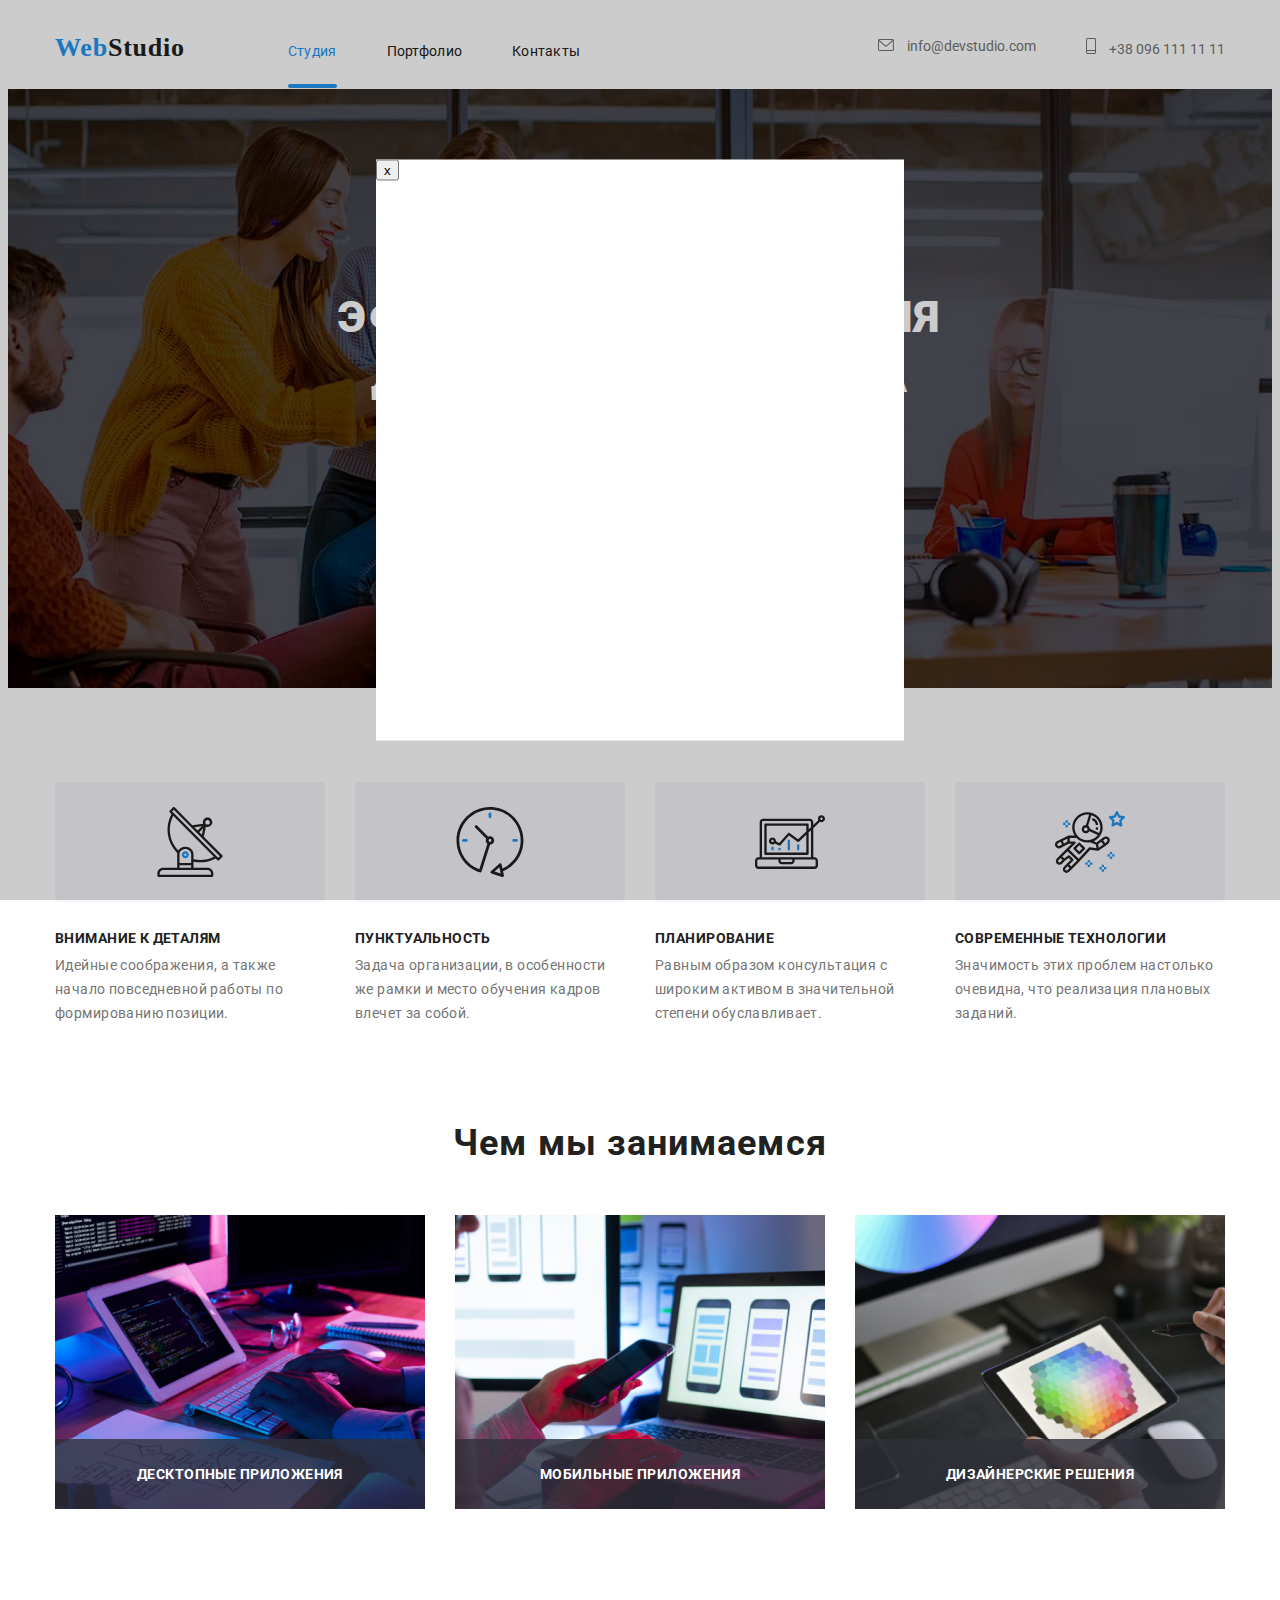
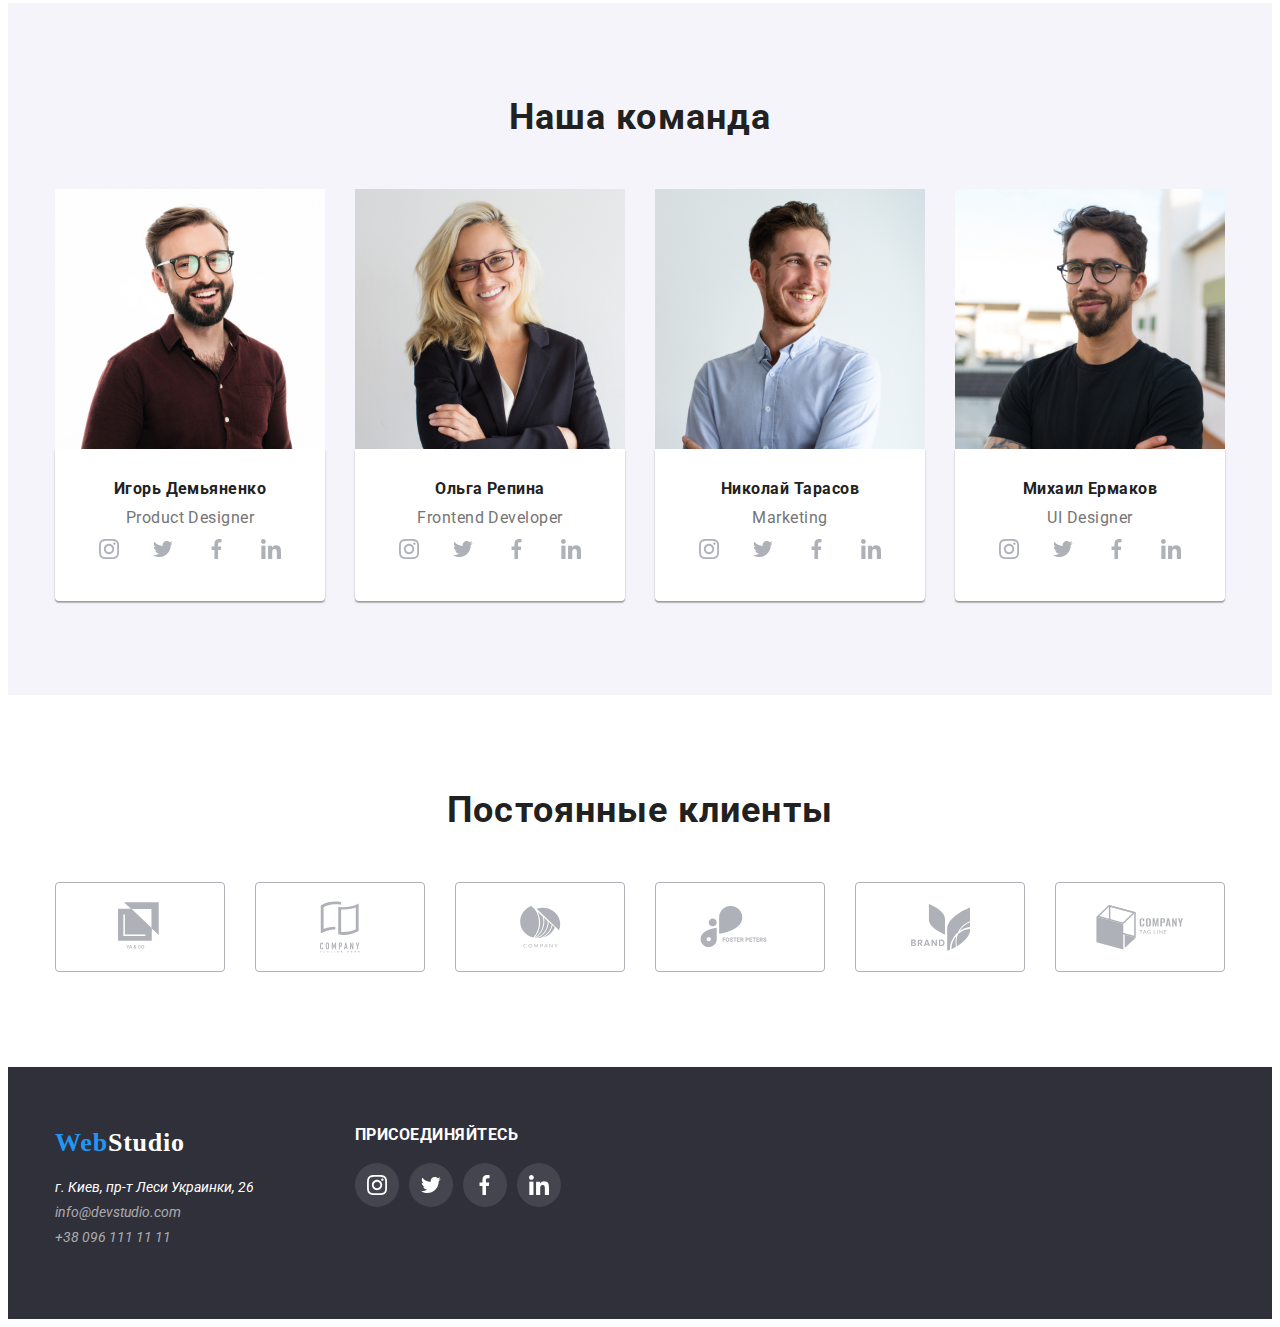
==== index.html @ 0f7fd89b "2/3" ====
<!DOCTYPE html>
<html lang="ru">
  <head>
    <meta charset="UTF-8"/>
    <meta name="viewport" content="width=device-width, initial-scale=1.0"/>
    <title>Web Studio</title>
    <link rel="stylesheet" href="photo"/>
    <link rel="stylesheet" href="https://cdnjs.cloudflare.com/ajax/libs/modern-normalize/1.0.0/modern-normalize.css" integrity="sha512-Zx6MlUMKSVJoQ+83OwhdILe8cSEsCzfqThJd7J/VA2UrK6Ctj85p+xzqfyuNXE5B1k25uUdmJ2OzItbBy9GHAQ==" crossorigin="anonymous" />
    <link rel="stylesheet" href="portfolio.html">
    <link href="https://fonts.googleapis.com/css2?family=Roboto:wght@500&display=swap" rel="stylesheet">
    <link rel="stylesheet" href="css/style.css">
    <script src="./js/modal.js"></script>
  </head>
  <body>
    <header class="header">
      <div class="container header-container">
        <nav class="nav">
          <a href="./" class="logo"><span class="logo-blye">Web</span>Studio</a>
          <ul class="menu">
            <li class="focus-studio nav-text">
              <a href="#" class="link focus-studio text-nav">Студия</a>
            </li>
            <li class="nav-text">
              <a href="portfolio.html" class="link text-nav">Портфолио</a>
            </li>
            <li class="nav-text">
              <a href="#contact" class="link text-nav">Контакты</a>
            </li>
          </ul>
        </nav>
        <ul class="nav-contact">
          <li class="link-contact">
            <a href="mailto:info@devstudio.com" class="link link-svg">
              <svg class="social-item-nav-svg">
                <use href="./photo/sprite/symbol-defs.svg#icon-mail"></use>
              </svg>
            info@devstudio.com</a>
          </li>
          <li class="link-contact">
            <a href="tel:+380961111111" class="link link-svg"> 
              <svg class="social-item-nav-svg phone-svg">
                <use href="./photo/sprite/symbol-defs.svg#icon-phone"></use>
              </svg>
            +38 096 111 11 11</a>
          </li>
        </ul>
      </div>
    </header>
    <main>
      <div class="air"></div>
      <section class="hero">
        <div class="container">
          <div class="hero-box">
            <h1 class="hero-text">Эффективные решения для вашего бизнеса</h1>
            <button type="button" class="btn btn-text">Заказать услугу</button>
          </div>
        </div>
      </section>
      <section class="lesson-details">
        <div class="container">
          <ul class="ability">
            <li class="ability-box">
              <h3 class="ability-headlines">Внимание к деталям</h3>
              <p class="ability-text">
                Идейные соображения, а также начало повседневной работы по
                формированию позиции.
              </p>
            </li>
            <li class="ability-box">
              <h3 class="ability-headlines">Пунктуальность</h3>
              <p class="ability-text">
                Задача организации, в особенности же рамки и место обучения кадров
                влечет за собой.
              </p>
            </li>
            <li class="ability-box">
              <h3 class="ability-headlines">Планирование</h3>
              <p class="ability-text">
                Равным образом консультация с широким активом в значительной
                степени обуславливает.
              </p>
            </li>
            <li class="ability-box">
              <h3 class="ability-headlines">Современные технологии</h3>
              <p class="ability-text">
                Значимость этих проблем настолько очевидна, что реализация
                плановых заданий.
              </p>
            </li>
          </ul>
          <div class="our-occupation">
            <h2 class="classes">Чем мы занимаемся</h2>
            <ul class="gallery">
              <li class="photo-occupation">
                <img src="photo/img.jpg" alt="Програмирование" width="370" height="294"/>
                <div class="gallery-box-absolute">
                  <h3 class="gallery-text-photo">Десктопные приложения</h3>
                </div>
              </li>
              <li class="photo-occupation">
                <img src="photo/img-2.jpg" alt="Стилизация" width="370" height="294"/>
                <div class="gallery-box-absolute">
                  <h3 class="gallery-text-photo">Мобильные приложения</h3>
                </div>
              </li>
              <li class="photo-occupation">
                <img src="photo/img-3.jpg" alt="Дизайн" width="370" height="294"/>
                <div class="gallery-box-absolute">
                  <h3 class="gallery-text-photo">Дизайнерские решения</h3>
                </div>
              </li>
            </ul>
          </div>
        </div>
      </section>
      <section class="team">
        <div class="container">
          <h2 class="classes">Наша команда</h2>
          <ul class="team-photo">
            <li class="team-photo-item">
              <img src="photo/team/img-1.jpg" alt="Игорь Демьяненко" width="270" height="260"/>
              <div class="name-profession">
                <h3 class="name">Игорь Демьяненко</h3>
                <p class="profession">Product Designer</p>
                <ul class="social">
                  <li class="social-list"><a target="blank" class="social-link-svg" href="https://www.instagram.com">
                    <svg class="social-item-svg">
                      <use href="./photo/sprite/symbol-defs.svg#icon-instagram"></use>
                    </svg>  
                  </a></li>
                  <li class="social-list"><a target="blank" class="social-link-svg" href="https://twitter.com/home?lang=ru">
                    <svg class="social-item-svg">
                      <use href="./photo/sprite/symbol-defs.svg#icon-twitter"></use>
                    </svg>
                  </a></li>
                  <li class="social-list"><a target="blank" class="social-link-svg" href="https://twitter.com/home?lang=ru">
                    <svg class="social-item-svg">
                      <use href="./photo/sprite/symbol-defs.svg#icon-facebook"></use>
                    </svg>
                  </a></li>
                  <li class="social-list"><a target="blank" class="social-link-svg" href="https://www.linkedin.com">
                    <svg class="social-item-svg">
                      <use href="./photo/sprite/symbol-defs.svg#icon-linkedin"></use>
                    </svg>
                  </a></li>
                </ul> 
              </div>
            </li>
            <li class="team-photo-item">
              <img src="photo/team/img-2.jpg" alt="Ольга Репина" width="270" height="260"/>
              <div class="name-profession">
                <h3 class="name">Ольга Репина</h3>
                <p class="profession">Frontend Developer</p>
                <ul class="social">
                  <li class="social-list"><a target="blank" class="social-link-svg" href="https://www.instagram.com">
                    <svg class="social-item-svg">
                      <use href="./photo/sprite/symbol-defs.svg#icon-instagram"></use>
                    </svg>  
                  </a></li>
                  <li class="social-list"><a target="blank" class="social-link-svg" href="https://twitter.com/home?lang=ru">
                    <svg class="social-item-svg">
                      <use href="./photo/sprite/symbol-defs.svg#icon-twitter"></use>
                    </svg>
                  </a></li>
                  <li class="social-list"><a target="blank" class="social-link-svg" href="https://twitter.com/home?lang=ru">
                    <svg class="social-item-svg">
                      <use href="./photo/sprite/symbol-defs.svg#icon-facebook"></use>
                    </svg>
                  </a></li>
                  <li class="social-list"><a target="blank" class="social-link-svg" href="https://www.linkedin.com">
                    <svg class="social-item-svg">
                      <use href="./photo/sprite/symbol-defs.svg#icon-linkedin"></use>
                    </svg>
                  </a></li>
                </ul> 
              </div>
            </li>
            <li class="team-photo-item">
              <img src="photo/team/img-3.jpg" alt="Николай Тарасов" width="270" height="260"/>
              <div class="name-profession">
                <h3 class="name">Николай Тарасов</h3>
                <p class="profession">Marketing</p>
                <ul class="social">
                  <li class="social-list"><a target="blank" class="social-link-svg" href="https://www.instagram.com">
                    <svg class="social-item-svg">
                      <use href="./photo/sprite/symbol-defs.svg#icon-instagram"></use>
                    </svg>  
                  </a></li>
                  <li class="social-list"><a target="blank" class="social-link-svg" href="https://twitter.com/home?lang=ru">
                    <svg class="social-item-svg">
                      <use href="./photo/sprite/symbol-defs.svg#icon-twitter"></use>
                    </svg>
                  </a></li>
                  <li class="social-list"><a target="blank" class="social-link-svg" href="https://twitter.com/home?lang=ru">
                    <svg class="social-item-svg">
                      <use href="./photo/sprite/symbol-defs.svg#icon-facebook"></use>
                    </svg>
                  </a></li>
                  <li class="social-list"><a target="blank" class="social-link-svg" href="https://www.linkedin.com">
                    <svg class="social-item-svg">
                      <use href="./photo/sprite/symbol-defs.svg#icon-linkedin"></use>
                    </svg>
                  </a></li>
                </ul> 
              </div>
            </li>
            <li class="team-photo-item">
              <img src="photo/team/img-4.jpg" alt="Михаил Ермаков" width="270" height="260"/>
              <div class="name-profession">
                <h3 class="name">Михаил Ермаков</h3>
                <p class="profession">UI Designer</p>
                <ul class="social">
                  <li class="social-list"><a target="blank" class="social-link-svg" href="https://www.instagram.com">
                    <svg class="social-item-svg">
                      <use href="./photo/sprite/symbol-defs.svg#icon-instagram"></use>
                    </svg>  
                  </a></li>
                  <li class="social-list"><a target="blank" class="social-link-svg" href="https://twitter.com/home?lang=ru">
                    <svg class="social-item-svg">
                      <use href="./photo/sprite/symbol-defs.svg#icon-twitter"></use>
                    </svg>
                  </a></li>
                  <li class="social-list"><a target="blank" class="social-link-svg" href="https://twitter.com/home?lang=ru">
                    <svg class="social-item-svg">
                      <use href="./photo/sprite/symbol-defs.svg#icon-facebook"></use>
                    </svg>
                  </a></li>
                  <li class="social-list"><a target="blank" class="social-link-svg" href="https://www.linkedin.com">
                    <svg class="social-item-svg">
                      <use href="./photo/sprite/symbol-defs.svg#icon-linkedin"></use>
                    </svg>
                  </a></li>
                </ul> 
              </div>
            </li>
          </ul>
        </div>
      </section>
      <section class="clients-box">
        <div class="container">
          <h2 class="classes">Постоянные клиенты</h2>
          <ul class="clients-list">
            <li class="item-client"><a class="link-clients-svg" href="#">
              <svg width="45" height="50" class="clients-svg">
                <use href="./photo/sprite/symbol-defs.svg#icon-clients-1"></use>
              </svg>
            </a></li>
            <li class="item-client"><a class="link-clients-svg" href="#">
              <svg width="40" height="52" class="clients-svg">
                <use href="./photo/sprite/symbol-defs.svg#icon-clients-2"></use>
              </svg>
            </a></li>
            <li class="item-client"><a class="link-clients-svg" href="#">
              <svg width="41" height="42" class="clients-svg">
                <use href="./photo/sprite/symbol-defs.svg#icon-clients-3"></use>
              </svg>
            </a></li>
            <li class="item-client"><a class="link-clients-svg" href="#">
              <svg width="80" height="42" class="clients-svg">
                <use href="./photo/sprite/symbol-defs.svg#icon-clients-4"></use>
              </svg>
            </a></li>
            <li class="item-client"><a class="link-clients-svg" href="#">
              <svg width="59" height="47" class="clients-svg">
                <use href="./photo/sprite/symbol-defs.svg#icon-clients-5"></use>
              </svg>
            </a></li>
            <li class="item-client"><a class="link-clients-svg" href="#">
              <svg width="88" height="45" class="clients-svg">
                <use href="./photo/sprite/symbol-defs.svg#icon-clients-6"></use>
              </svg>
            </a></li>
          </ul>
        </div>
      </section>
    </main>
    <footer class="footer">
      <div class="container-footer">
        <div>
        <a href="./" class="logo"><span class="logo-blye">Web</span>Studio</a>
        <address class="address">
          <ul>
            <li>
              <a href="https://goo.gl/maps/VjD2412M1aLJkWsU9" class="map link">г. Киев, пр-т Леси Украинки, 26</a>
            </li>
            <li>
              <a href="mailto:info@devstudio.com" class="link contact">info@devstudio.com</a>
            </li>
            <li>
              <a href="tel:+380961111111" id="contact" class="link contact">+38 096 111 11 11</a>
            </li>
          </ul>
        </address>
      </div>
        <div class="box-footer">
          <h3 class="footer-clases">присоединяйтесь</h3>
          <ul class="social-footer">
            <li class="social-list-footer">
              <a target="blank" class="social-link-footer-svg" href="https://www.instagram.com">
              <svg class="social-item-footer-svg">
                <use  href="./photo/sprite/symbol-defs.svg#icon-instagram"></use>
              </svg>  
            </a></li>
            <li class="social-list-footer">
              <a target="blank" class="social-link-footer-svg" href="https://twitter.com/home?lang=ru">
              <svg class="social-item-footer-svg">
                <use href="./photo/sprite/symbol-defs.svg#icon-twitter"></use>
              </svg>
            </a></li>
            <li class="social-list-footer">
              <a target="blank" class="social-link-footer-svg" href="https://twitter.com/home?lang=ru">
              <svg class="social-item-footer-svg">
                <use href="./photo/sprite/symbol-defs.svg#icon-facebook"></use>
              </svg>
            </a></li>
            <li class="social-list-footer">
              <a target="blank" class="social-link-footer-svg" href="https://www.linkedin.com">
              <svg class="social-item-footer-svg">
                <use href="./photo/sprite/symbol-defs.svg#icon-linkedin"></use>
              </svg>
            </a></li>
          </ul> 
        </div>
      </div>
    </footer>
    <div class="bacdrop">
        <div class="bacdrop-box">
          <button class="closed" data-modal-close>х</button>
        </div>
    </div>
    <script></script>
  </body>
</html>
---- css/style.css ----
:root{
    --main-color-text-gray:#757575;
    --accent-color-blue: #2196F3; 
    --background-color-white: #FFFFFF;
    --secondary-color-black: #212121;
    --bg-color-sektion: #2F303A;
    --bg-btn-color-white-gray: #F5F4FA;
}

*,
*::before,
*::after {
    box-sizing: inherit;
}  

html{
    box-sizing: border-box;
}

body{
    font-family: 'roboto', 'sans-serif';
    font-size: 14px;
    color: var(--main-color-text-gray);
}

img{
    display: block;
    max-height: 100%;
    height: auto;
}

li{
    list-style: none;
}

h1, h2, h3, ul, p{
    margin: 0px;
    padding: 0px;
}

.container{
    width: 1200px;
    padding-left: 15px;
    padding-right: 15px;
    margin-right: auto;
    margin-left: auto;
}

.container-footer{
    display: flex;
    width: 1200px;
    padding-left: 15px;
    padding-right: 15px;
    margin-right: auto;
    margin-left: auto;
}





           /* header */

.header{
    position: fixed;
    left: 0;
    right: 0;
    background-color: var(--background-color-white);
    padding-top: 24px;
    padding-bottom: 25px;
    align-items: center;
    display: flex;
    z-index: 55;
}
           
.header .container{
    display: flex;
}

.header-container {
    display: flex;
    align-items: center;
    justify-content: flex-end;
}

.nav{
    margin-right: auto;
}

.menu{
    display: inline-flex;
    
}

.nav-contact{
    display: inline-flex;
   
}

.nav-text{
    color: var(--secondary-color-black);
    line-height: 1.142;
    letter-spacing: 0.02em;
    text-decoration: none;
    margin-right: 50px;
    position: relative;
}    

.nav-text:last-child {
    margin-right: 0px;
}

.link-contact{
    margin-right: 50px;
}

.link-contact:last-child{
    margin-right: 0px;
}

.logo{
    font-family: 'raleway', 'sans-serif';
    color: var(--secondary-color-black);
    text-decoration: none;
    font-weight: bold;
    font-size: 26px;
    line-height: 1.23;
    letter-spacing: 0.03em;
    margin-right: 100px;
}



.text-nav::after {
    content: "";
    position: absolute; 
    margin-top: 25px;
    border-radius: 2px;
    border: 2px solid var(--accent-color-blue);
    display: block;
    left: 0;
    right: 0;
    background-color: var(--accent-color-blue);
    pointer-events: none;
    opacity: 0;
}

.text-nav:hover::after,
.text-nav:focus::after{
    opacity: 1;
}

.focus-studio::after{
    opacity: 1;
}

.logo-blye{
    color: var(--accent-color-blue);
}

.focus-studio.nav-text{
    color: var(--accent-color-blue);
    
}




            /* hero */

.air{
    height: 80px;
} 

.hero{
    background-size: cover;
    background-repeat: no-repeat;
    background-color: var(--bg-color-sektion);
    width: auto;
    padding: 200px 0;
    background-image:linear-gradient(to right, rgba(0, 0, 0, 0.4),rgba(0, 0, 0, 0.4)), url(../photo/bg/Img-bg.jpg);
    background-position: center;
}


.hero-box{
    margin-left: auto;
    margin-right: auto;
    width: 630px;
    height: 200px;
    text-align: center;
}


.hero-text{
    color: var(--background-color-white);
    font-weight: 900;
    font-size: 44px;
    line-height: 1.36;
    letter-spacing: 0.06em;
    text-transform: uppercase;
    
}

.ability-headlines{
    color: var(--secondary-color-black);
    text-transform: uppercase;
    font-size: 14px;
    line-height: 0.875;
    letter-spacing: 0.03em; 
    margin-top: 30px; 
}

.ability-text{
    font-size: 14px;
    line-height: 1.714; 
    letter-spacing: 0.03em;
    width: 270px;
    height: 75px;
    margin-top: 10px;
}




            /* button */

.btn{
    background-color: var(--accent-color-blue);
    color: var(--background-color-white);
    width: 200px;
    height: 50px;  
    border: 0px;
    cursor: pointer;
}

.btn-text{
    font-size: 16px; 
    line-height: 1.875;
    letter-spacing: 0.06em;
    margin-top: 30px;
} 






        /* link */
.link{
    display: block;
    text-decoration: none;
    color: inherit;
}

.link:focus ,
.link:hover{

}

.link:focus ,
.link:hover {
    color: var(--accent-color-blue);
}

            /* наши плюхи */

.lesson-details{
    padding-top: 94px;
    padding-bottom: 94px;
}

.ability-box{
    margin-left: 30px;
    flex-basis: calc(100% / 4 - 30px);
}

.gallery-box-absolute{
    position: absolute;
    bottom: 0;
    right: 0;
    left: 0;
    height: 70px;
    width: 100%;
    background: rgba(47, 48, 58, 0.8);
}

.gallery-text-photo{
    padding-top: 27px;
    text-align: center;
    font-size: 14px;
    line-height: 1.142;
    letter-spacing: 0.03em;
    text-transform: uppercase;
    color: var(--background-color-white);
}

.ability-box::before {
    content: '';
    display: block;
    background-color: var(--bg-btn-color-white-gray);
    height: 120px;
    border-radius: 4px;
    background-repeat: no-repeat;
    background-position: center;
}

.ability-box:nth-child(1)::before{
    background-image: url(../photo/sprite/lesson-details/Vector.svg);
}

.ability-box:nth-child(2)::before{
    background-image: url(../photo/sprite/lesson-details/Vector-2.svg);
}

.ability-box:nth-child(3)::before{
    background-image: url(../photo/sprite/lesson-details/Vector-3.svg);
}

.ability-box:nth-child(4)::before{
    background-image: url(../photo/sprite/lesson-details/astronaut.svg);
}

.ability-box:nth-child(4n + 1){
    margin-left: 0px;
}

.ability{
    display: flex;
    flex-wrap: wrap;
}





            /* чем мы занимаемся */

.classes{
    color: var(--secondary-color-black);
    text-align: center;
    font-size: 36px;
    line-height: 1.166;
    letter-spacing: 0.03em;
}

.our-occupation{
    margin-top: 94px;
}

.gallery{
    display: flex;
    flex-wrap: wrap;
}

.photo-occupation{
    margin-top: 50px;
    margin-left: 30px;
    flex-basis: calc(100% / 3 - 30px);
    position: relative;
}

.photo-occupation:nth-child(3n + 1){
    margin-left: 0px;
}




            /* team */
            
.team{
    background: var(--bg-btn-color-white-gray);
    padding: 94px 0;
}

.team-photo{
    display: flex;
    flex-wrap: wrap;
}

.team-photo-item{
    margin-top: 50px;
    margin-left: 30px;
    flex-basis: calc(100% / 4 - 30px);  
}

.team-photo-item:nth-child(4n + 1){
    margin-left: 0px;
}

.name{
    text-align: center;
    font-size: 16px;
    line-height: 1.187;
    letter-spacing: 0.03em;
    color: var(--secondary-color-black);
}

.name-profession{
    background-color: var(--background-color-white);
    width: 270px;
    height: auto;
    padding-top: 30px;
    padding-bottom: 30px;
    border-radius: 0 0 4px 4px;
    box-shadow: 0px 1px 3px rgba(0, 0, 0, 0.12), 0px 1px 1px rgba(0, 0, 0, 0.14), 0px 2px 1px rgba(0, 0, 0, 0.2);
    
}

.profession{
    text-align: center;
    font-size: 16px;
    line-height: 1.187;
    letter-spacing: 0.03em;
    margin-top: 10px;
}





            /* footer */

.footer{
    background-color: var(--bg-color-sektion);
    height: 252px;
    padding-top: 60px;
}

.footer .logo{
    color: var(--background-color-white);
}

.address{
    width: 230px;
    margin-top: 20px;
}

.map{
    margin-bottom: 9px;
    color: var(--background-color-white);
}

.contact{
    margin-bottom: 9px;
    color: rgba(255, 255, 255, 0.6);
}

.box-footer{
    margin-left: 70px;
}

.social-item-nav-svg{
    height: 12px;
    width: 16px;
    fill: var(--main-color-text-gray);
    margin-right: 10px;
}



.social-link-svg{
    display: flex;
    width: 44px;
    height: 44px;
    border-radius: 50%;
    align-items: center;
    justify-content: center;
}

.social-link-svg:hover .social-item-svg,
.social-link-svg:focus .social-item-svg{
   fill: var(--background-color-white);
}

.social-link-svg:hover,
.social-link-svg:focus{
    background-color: var(--accent-color-blue);
}


.social-item-svg{
    width: 20px;
    height: 20px;
    fill: #AFB1B8;
}

.clients-box{
    padding-top: 95px;
    padding-bottom: 95px;
}

.clients-list{
    display: flex;
}

.link-clients-svg{
    width: 170px;
    height: 90px;
    margin-top: 50px;
    max-width: 170px;
    max-height: 90px;
    border: 1px solid #AFB1B8;
    display: flex;
    border-radius: 4px;
    fill: #AFB1B8;
    align-items: center;
    justify-content: center;
}

.link-clients-svg:focus .clients-svg ,
.link-clients-svg:hover .clients-svg{
    fill: var(--accent-color-blue);
}

.link-clients-svg:focus,
.link-clients-svg:hover{
    border: 1px solid var(--accent-color-blue);
}

.item-client{
    margin-right: 30px;
}

.social-list{
    margin-left: auto;
    margin-right: auto;
}

.social-list:not(:last-child){
    margin-right: 10px;
}

.social{
    display: flex;
    padding-left: 32px;
    padding-right: 32px;
}

.phone-svg{
    height: 16px;
    width: 10px;
    fill: var(--main-color-text-gray);
}

.link-svg:hover .social-item-nav-svg ,
.link-svg:focus .social-item-nav-svg{
    fill: var(--accent-color-blue);
}

.social-item-footer-svg{
    width: 20px;
    height: 20px;
    fill: var(--background-color-white);
}

.social-list-footer{
    margin-left: auto;
    margin-right: auto;
}


.social-link-footer-svg{
    display: flex;
    width: 44px;
    height: 44px;
    border-radius: 50%;
    align-items: center;
    justify-content: center;
    background-color: rgba(255, 255, 255, 0.1);
    margin-right: 10px;
}

.social-footer{
    display: flex;
    margin-top: 20px;
}

.social-link-footer-svg:hover,
.social-link-footer-svg:focus{
    background-color: var(--accent-color-blue);
}

.footer-clases{
    text-transform: uppercase;
    color: var(--background-color-white);
    font-weight: bold;
    font-size: 1.166;
    letter-spacing: 0.03em;
    line-height: 16px;
}

.bacdrop{
    position: fixed;
    left: 0;
    right: 0;
    top: 0;
    bottom: 0;
    background: rgba(0, 0, 0, 0.2);
    z-index: 100;
}

.bacdrop-box{
    position: absolute;
    top: 50%;
    left: 50%;
    transform: translate(-50%, -50%);
    width: 528px;
    height: 581px;
    background-color: var(--background-color-white);
    justify-content: center;
    align-items: center;
}
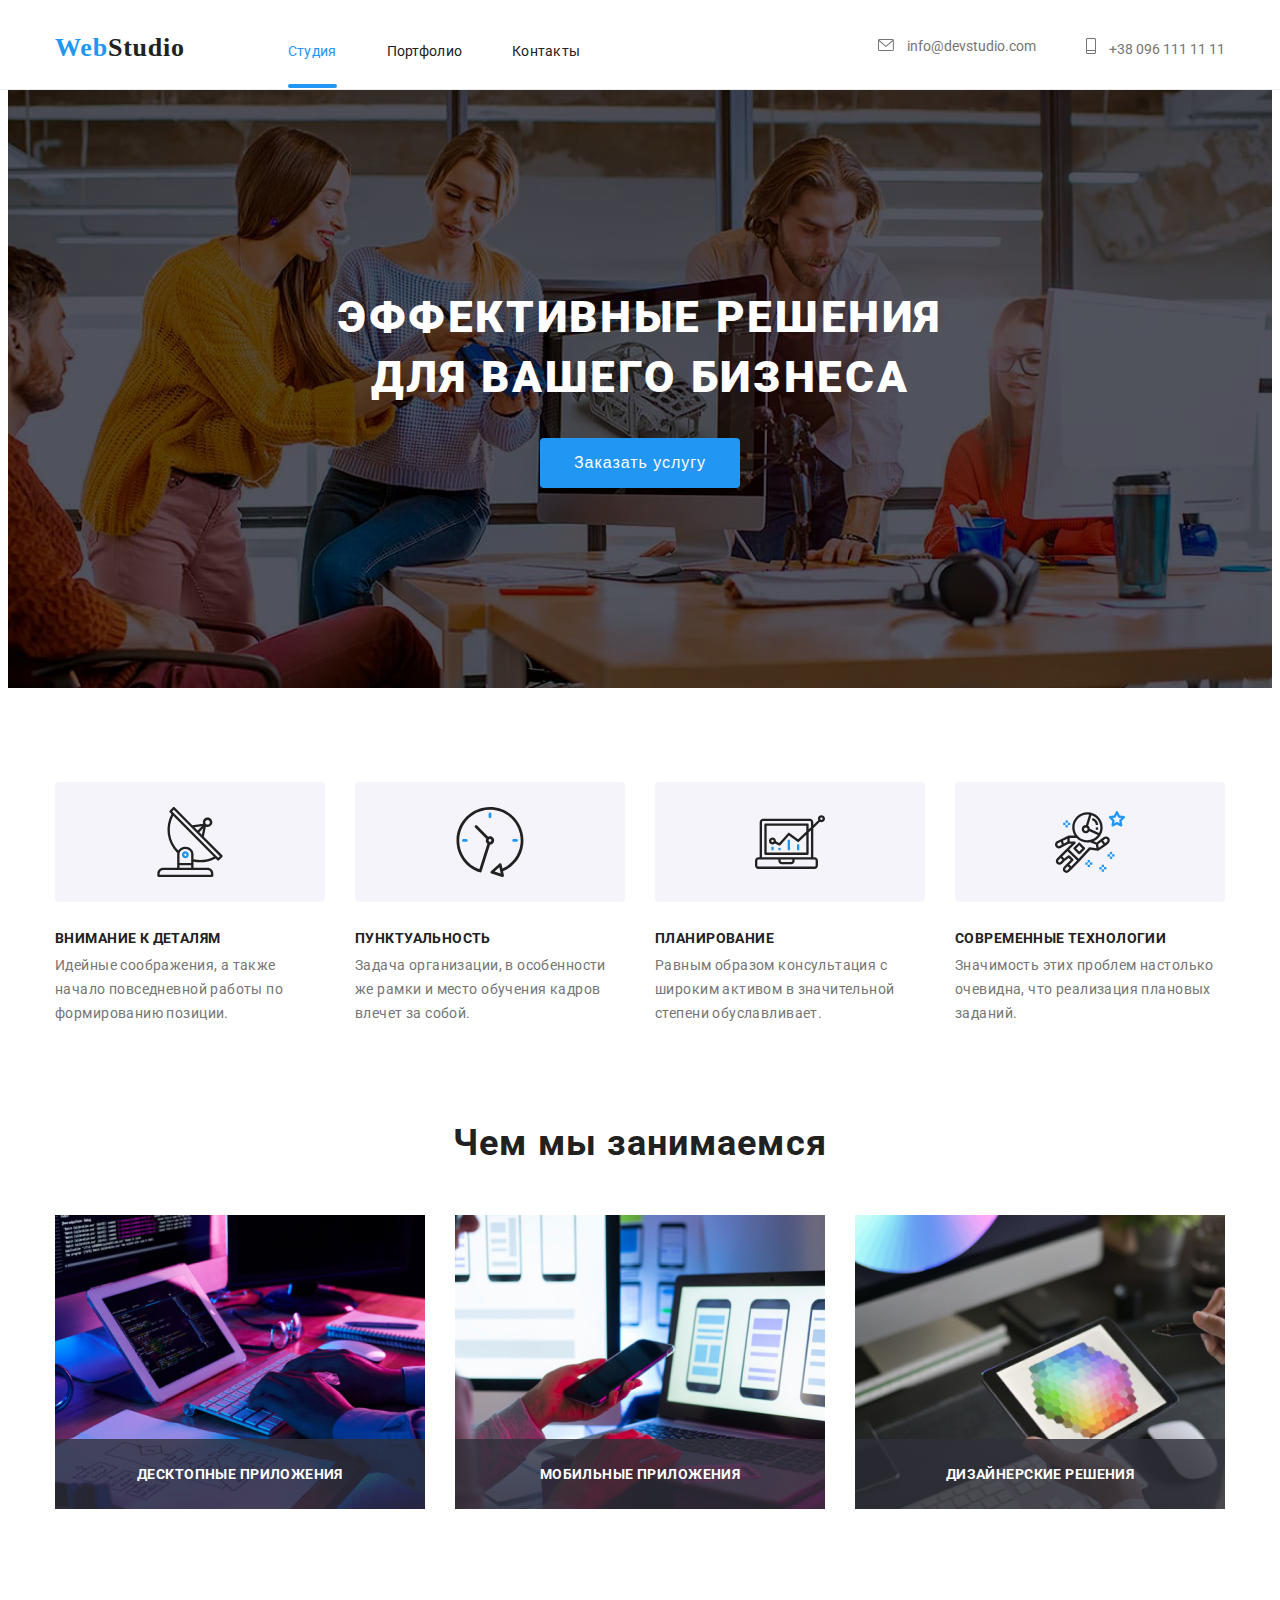
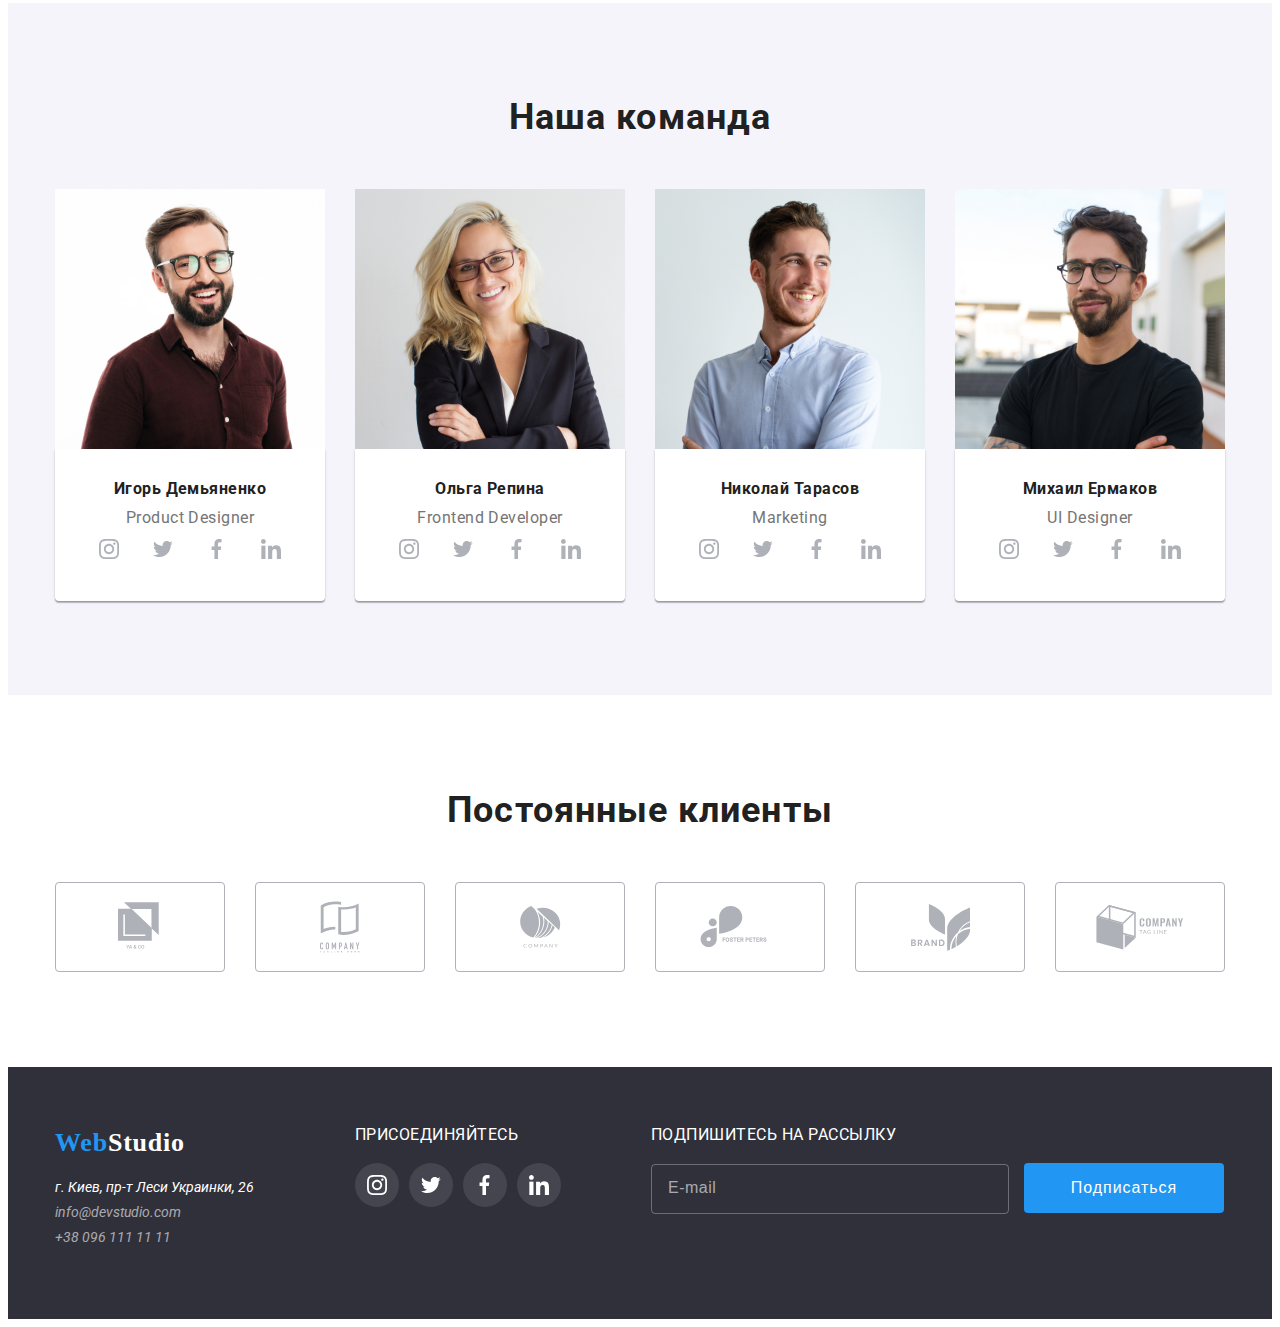
==== commit 8fc887fc: "footer-mail" ====
--- a/index.html
+++ b/index.html
@@ -52,7 +52,7 @@
         <div class="container">
           <div class="hero-box">
             <h1 class="hero-text">Эффективные решения для вашего бизнеса</h1>
-            <button type="button" class="btn btn-text">Заказать услугу</button>
+            <button type="button" class="btn btn-text" data-modal-open>Заказать услугу</button>
           </div>
         </div>
       </section>
@@ -321,13 +321,20 @@
             </a></li>
           </ul> 
         </div>
+        <div>
+          <h3 class="footer-clases">Подпишитесь на рассылку</h3>
+          <form class="mailing">
+            <input type="email" class="mail" name="mail" placeholder="E-mail">
+            <button type="button" class="btn">Подписаться</button>
+          </form>
+        </div>
       </div>
     </footer>
-    <div class="bacdrop">
-        <div class="bacdrop-box">
-          <button class="closed" data-modal-close>х</button>
-        </div>
-    </div>
-    <script></script>
+    <div class="backdrop is-hidden" data-modal>
+      <div class="modal">
+        <button class="btn-close" data-modal-close>X</button>
+      </div>
+  </div>
+  <script src="./js/modal.js"></script>
   </body>
 </html>--- a/css/style.css
+++ b/css/style.css
@@ -1,4 +1,3 @@
-
 :root{
     --main-color-text-gray:#757575;
     --accent-color-blue: #2196F3; 
@@ -72,6 +71,10 @@
     align-items: center;
     display: flex;
     z-index: 55;
+    border-top: 0;
+    border-right: 0;
+    border-left: 0;
+    border-bottom: 1px solid #ECECEC;
 }
            
 .header .container{
@@ -90,12 +93,10 @@
 
 .menu{
     display: inline-flex;
-    
 }
 
 .nav-contact{
-    display: inline-flex;
-   
+    display: inline-flex; 
 }
 
 .nav-text{
@@ -105,6 +106,7 @@
     text-decoration: none;
     margin-right: 50px;
     position: relative;
+    transition-duration: 300ms;
 }    
 
 .nav-text:last-child {
@@ -139,6 +141,7 @@
     border-radius: 2px;
     border: 2px solid var(--accent-color-blue);
     display: block;
+    transition-duration: 300ms;
     left: 0;
     right: 0;
     background-color: var(--accent-color-blue);
@@ -161,7 +164,6 @@
 
 .focus-studio.nav-text{
     color: var(--accent-color-blue);
-    
 }
 
 
@@ -183,7 +185,6 @@
     background-position: center;
 }
 
-
 .hero-box{
     margin-left: auto;
     margin-right: auto;
@@ -191,7 +192,6 @@
     height: 200px;
     text-align: center;
 }
-
 
 .hero-text{
     color: var(--background-color-white);
@@ -226,6 +226,7 @@
 
             /* button */
 
+
 .btn{
     background-color: var(--accent-color-blue);
     color: var(--background-color-white);
@@ -233,6 +234,8 @@
     height: 50px;  
     border: 0px;
     cursor: pointer;
+    border-radius: 4px;
+    transition-duration: 300ms;
 }
 
 .btn-text{
@@ -245,18 +248,11 @@
 
 
 
-
-
         /* link */
 .link{
     display: block;
     text-decoration: none;
     color: inherit;
-}
-
-.link:focus ,
-.link:hover{
-
 }
 
 .link:focus ,
@@ -450,6 +446,9 @@
 
 .box-footer{
     margin-left: 70px;
+    margin-right: 90px;
+    width: 206px;
+    height: 90px;
 }
 
 .social-item-nav-svg{
@@ -459,13 +458,12 @@
     margin-right: 10px;
 }
 
-
-
 .social-link-svg{
     display: flex;
     width: 44px;
     height: 44px;
     border-radius: 50%;
+    transition-duration: 300ms;
     align-items: center;
     justify-content: center;
 }
@@ -479,7 +477,6 @@
 .social-link-svg:focus{
     background-color: var(--accent-color-blue);
 }
-
 
 .social-item-svg{
     width: 20px;
@@ -504,6 +501,7 @@
     max-height: 90px;
     border: 1px solid #AFB1B8;
     display: flex;
+    transition-duration: 300ms;
     border-radius: 4px;
     fill: #AFB1B8;
     align-items: center;
@@ -513,6 +511,7 @@
 .link-clients-svg:focus .clients-svg ,
 .link-clients-svg:hover .clients-svg{
     fill: var(--accent-color-blue);
+     transition-duration: 300ms;
 }
 
 .link-clients-svg:focus,
@@ -561,8 +560,8 @@
     margin-right: auto;
 }
 
-
 .social-link-footer-svg{
+    transition-duration: 300ms;
     display: flex;
     width: 44px;
     height: 44px;
@@ -584,15 +583,16 @@
 }
 
 .footer-clases{
+    margin-bottom: 20px;
     text-transform: uppercase;
     color: var(--background-color-white);
-    font-weight: bold;
+    font-weight: normal;
     font-size: 1.166;
     letter-spacing: 0.03em;
     line-height: 16px;
 }
 
-.bacdrop{
+.backdrop{
     position: fixed;
     left: 0;
     right: 0;
@@ -600,16 +600,79 @@
     bottom: 0;
     background: rgba(0, 0, 0, 0.2);
     z-index: 100;
-}
-
-.bacdrop-box{
+    opacity: 1;
+}
+
+.backdrop.is-hidden{
+    visibility: hidden;
+    opacity: 0;
+    transition-duration: 300ms;
+}
+
+.is-hidden .modal{
+    transform: translate(-50%, -50%) scale(0.5);
+}
+
+.btn-close{
+    position: absolute;
+    margin-right: 8px;
+    margin-top: 8px;
+    right: 0px;
+    width: 30px;
+    height: 30px;
+    border-radius: 50%;
+    border: 1px solid rgba(0, 0, 0, 0.1);
+    background: var(--background-color-white);
+}
+
+.modal{
     position: absolute;
     top: 50%;
     left: 50%;
-    transform: translate(-50%, -50%);
-    width: 528px;
+    transform: translate(-50%, -50%) scale(1);
+    width: 100%;
+    max-width: 528px;
     height: 581px;
     background-color: var(--background-color-white);
-    justify-content: center;
-    align-items: center;
+    transition: transform 0.5s;
+}
+
+.mailing .btn{
+font-size: 16px;
+line-height: 1.87;
+letter-spacing: 0.06em;
+transition-duration: 300ms;
+}
+
+.btn:focus,
+.btn:hover{
+    color: var(--accent-color-blue);
+    background-color: var(--background-color-white);
+}
+
+.mail{
+    width: 358px;
+    height: 50px;
+    border: 1px solid rgba(255, 255, 255, 0.3);
+    border-radius: 4px;
+    background-color: transparent;
+    outline: none;
+    margin-right: 12px;
+    color: var(--background-color-white);
+    padding-left: 16px;
+}
+
+.mail::placeholder{
+    font-size: 16px;
+    line-height: 1.25;
+    letter-spacing: 0.03em;
+    color: rgba(255, 255, 255, 0.6);
+}
+
+.mail:focus{
+    border-color: var(--accent-color-blue);
+}
+
+.mail:focus::placeholder{
+    color: var(--background-color-white);
 }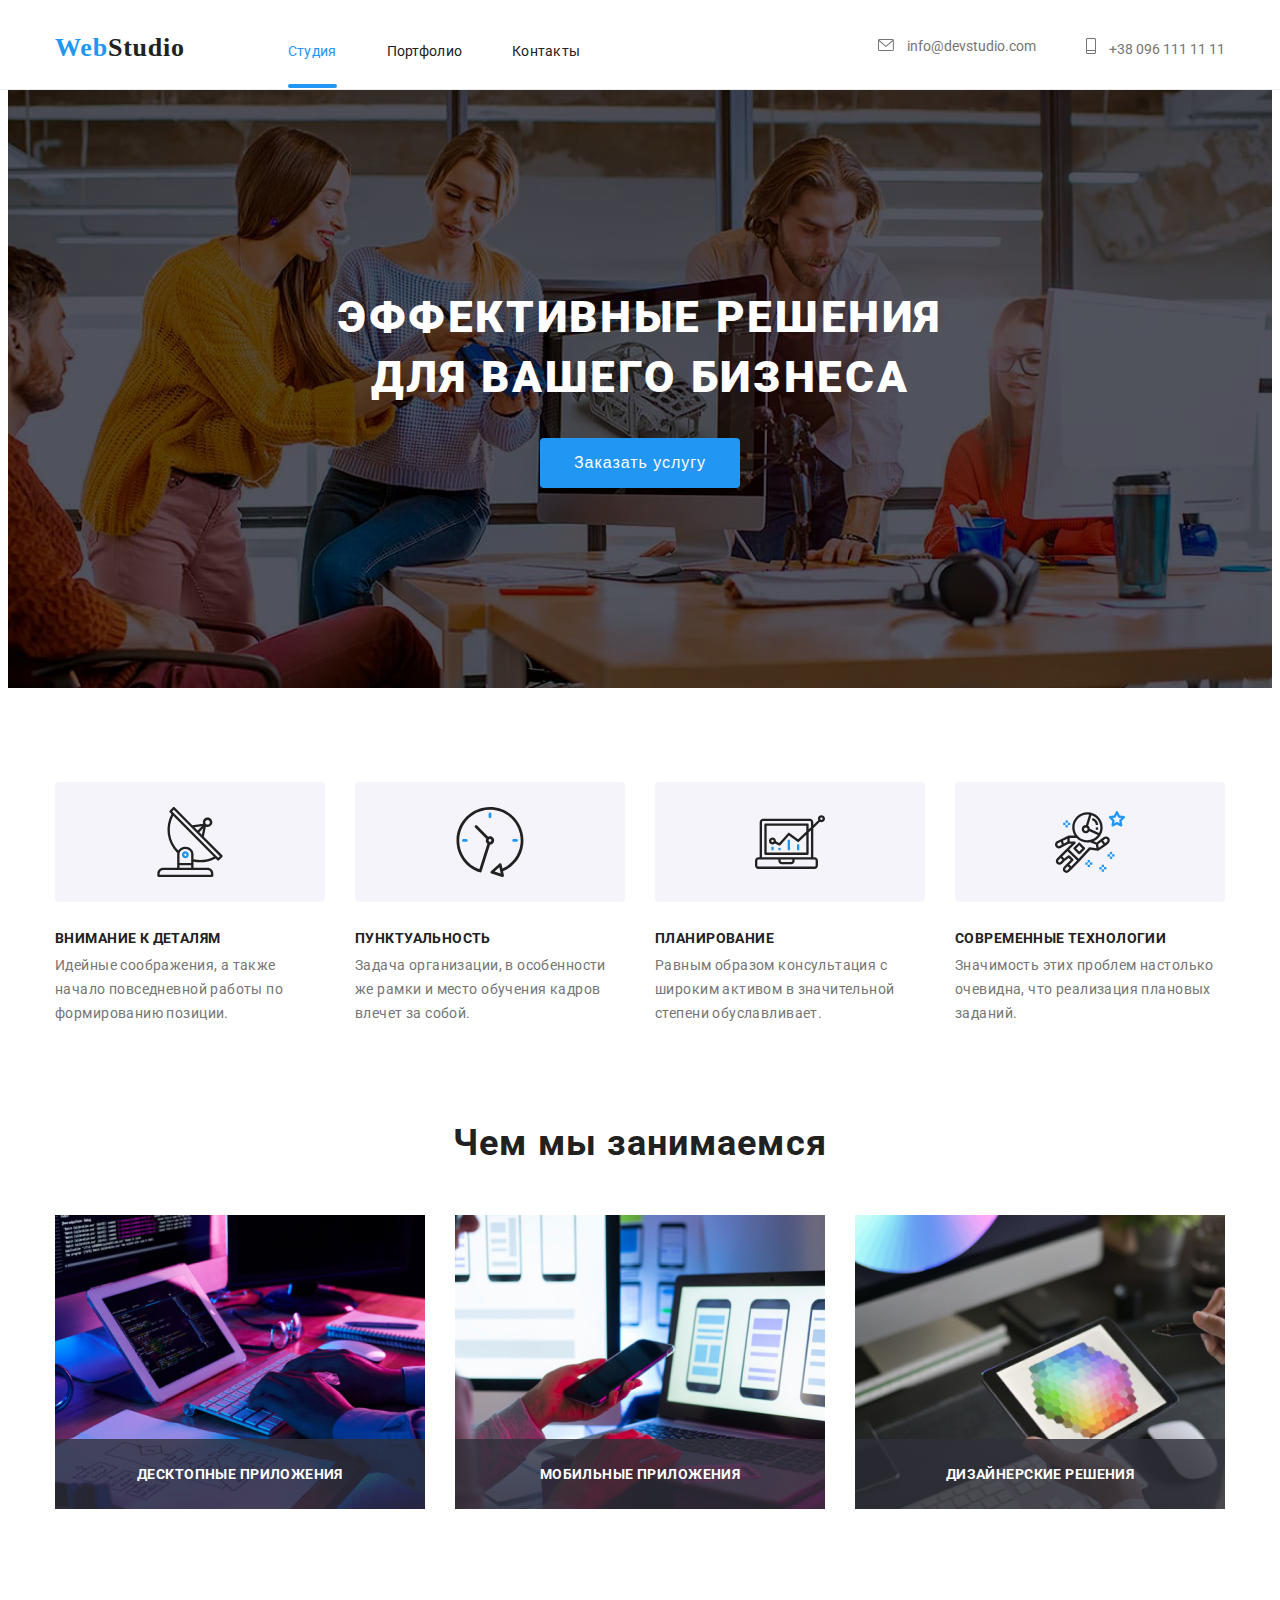
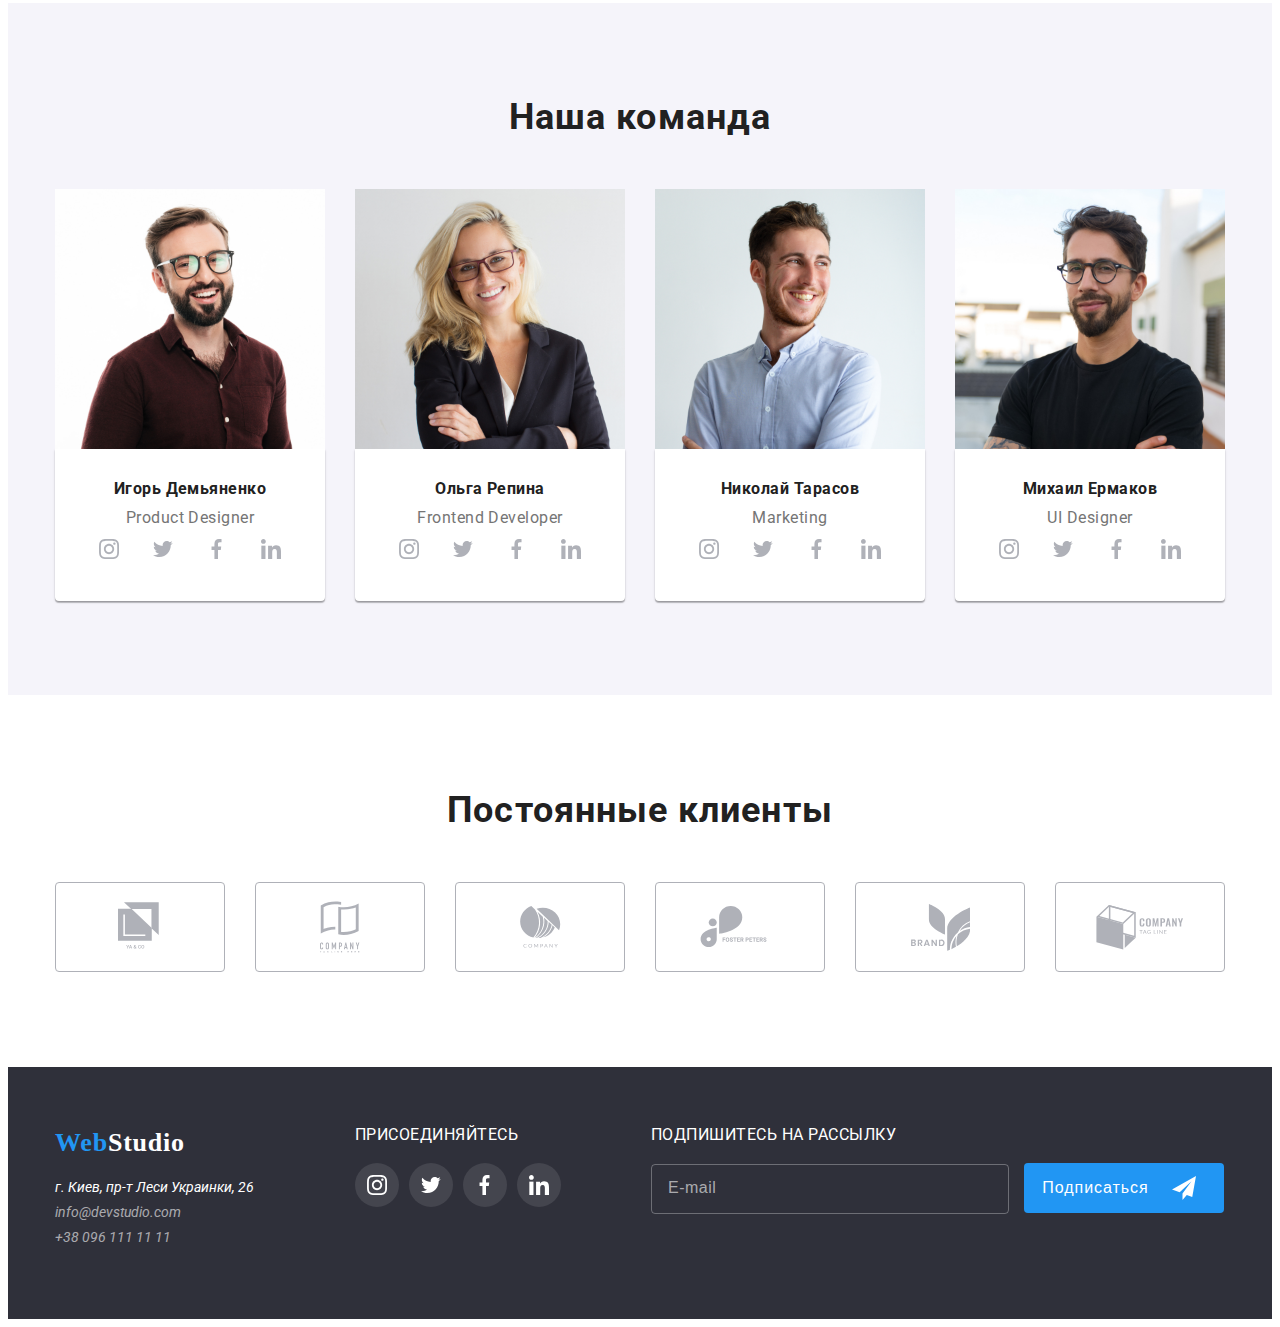
==== commit ecc71596: "footer-input" ====
--- a/index.html
+++ b/index.html
@@ -324,8 +324,12 @@
         <div>
           <h3 class="footer-clases">Подпишитесь на рассылку</h3>
           <form class="mailing">
-            <input type="email" class="mail" name="mail" placeholder="E-mail">
-            <button type="button" class="btn">Подписаться</button>
+            <input type="email" class="mail" name="mail" placeholder="E-mail" required>
+            <button type="submit" class="btn btn-footer">Подписаться
+              <svg class="social-item-btn">
+                <use href="./photo/sprite/symbol-defs-2.svg#icon-send"></use>
+              </svg>
+            </button>
           </form>
         </div>
       </div>
@@ -333,7 +337,17 @@
     <div class="backdrop is-hidden" data-modal>
       <div class="modal">
         <button class="btn-close" data-modal-close>X</button>
+        <p class="text-modal">Оставьте свои данные, мы вам перезвоним</p>
+        <form>
+          <label for="name" id="name" class="lable"> Имя
+            <input type="name" name="name" id="name" class="form-name">
+            <svg class="social-item-modal">
+              <use href="./photo/sprite/symbol-defs-2.svg#Vector"></use>
+            </svg>
+          </label>
+        </form>
       </div>
+
   </div>
   <script src="./js/modal.js"></script>
   </body>
--- a/css/style.css
+++ b/css/style.css
@@ -236,6 +236,7 @@
     cursor: pointer;
     border-radius: 4px;
     transition-duration: 300ms;
+    /* padding-top: 13px; */
 }
 
 .btn-text{
@@ -626,7 +627,7 @@
 }
 
 .modal{
-    position: absolute;
+    position: relative;
     top: 50%;
     left: 50%;
     transform: translate(-50%, -50%) scale(1);
@@ -635,6 +636,15 @@
     height: 581px;
     background-color: var(--background-color-white);
     transition: transform 0.5s;
+}
+
+.text-modal{
+    font-weight: bold;
+    font-size: 20px;
+    line-height: 1.15;
+    text-align: center;
+    letter-spacing: 0.03em;
+    color: var(--secondary-color-black);
 }
 
 .mailing .btn{
@@ -675,4 +685,62 @@
 
 .mail:focus::placeholder{
     color: var(--background-color-white);
-}+}
+
+.form-position{
+    position: absolute;
+    left: 0;
+    right: 0;
+    top: 0;
+    bottom: 0;
+}
+
+.form-name{
+    position: relative;
+    width: 448px;
+    height: 40px;
+}
+
+.mail:-webkit-autofill,
+.mail:-webkit-autofill:hover, 
+.mail:-webkit-autofill:focus{
+    -webkit-text-fill-color: var(--background-color-white);
+    -webkit-box-shadow: 0 0 0px 1000px var(--bg-color-sektion) inset;
+}
+
+.lable{
+    display: flex;
+    flex-direction: column;
+}
+
+.social-item-btn{
+    position: absolute;
+    right: 28px;
+    top: 13px;
+    width: 24px;
+    height: 24px;
+    justify-content: center;
+    align-items: center;
+    fill: var(--background-color-white);
+}
+
+.btn-footer:focus .social-item-btn,
+.btn-footer:hover .social-item-btn{  
+    fill: var(--accent-color-blue);
+    transition-duration: 300ms;
+}
+
+.btn-footer{
+    position: relative;
+    padding-right: 63px;
+}
+
+.social-item-modal{
+    position: absolute;
+    width: 12px;
+    height: 12px;
+    left: 10px;
+    top: 50px;
+
+}
+
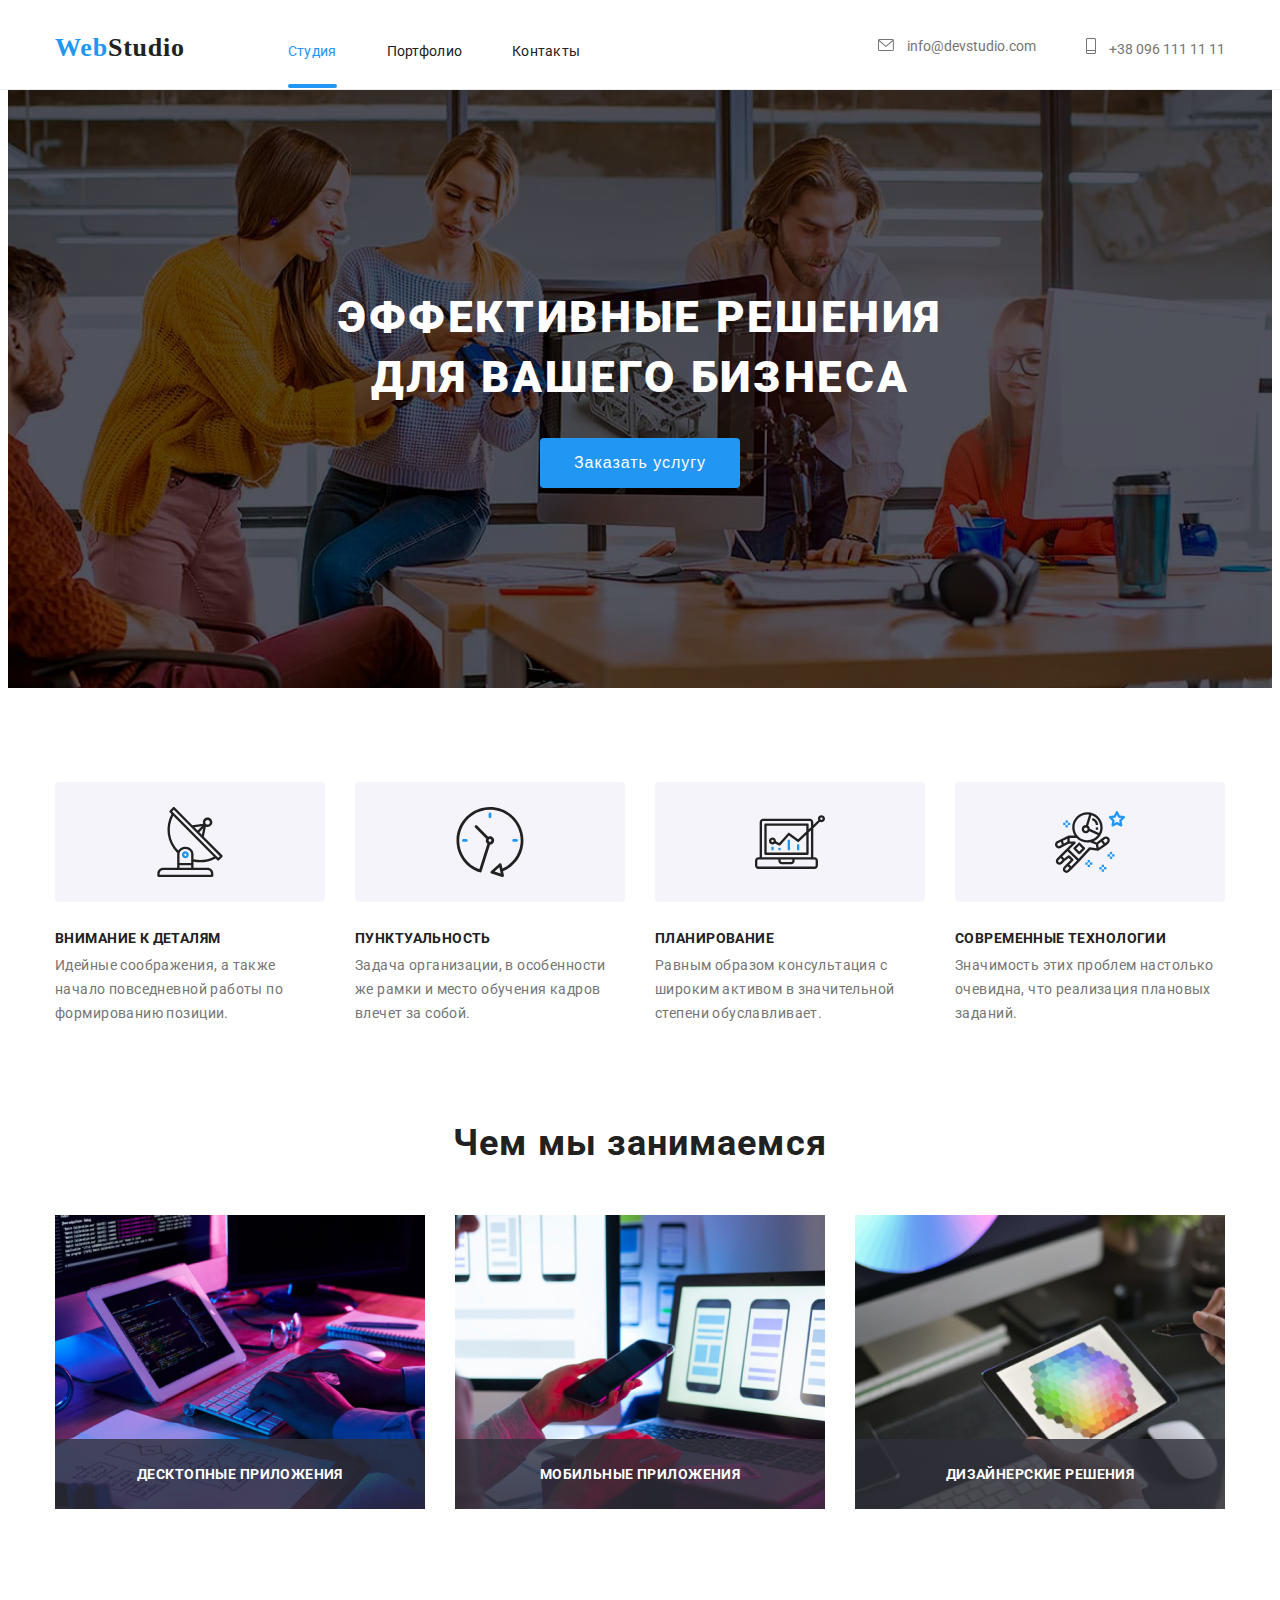
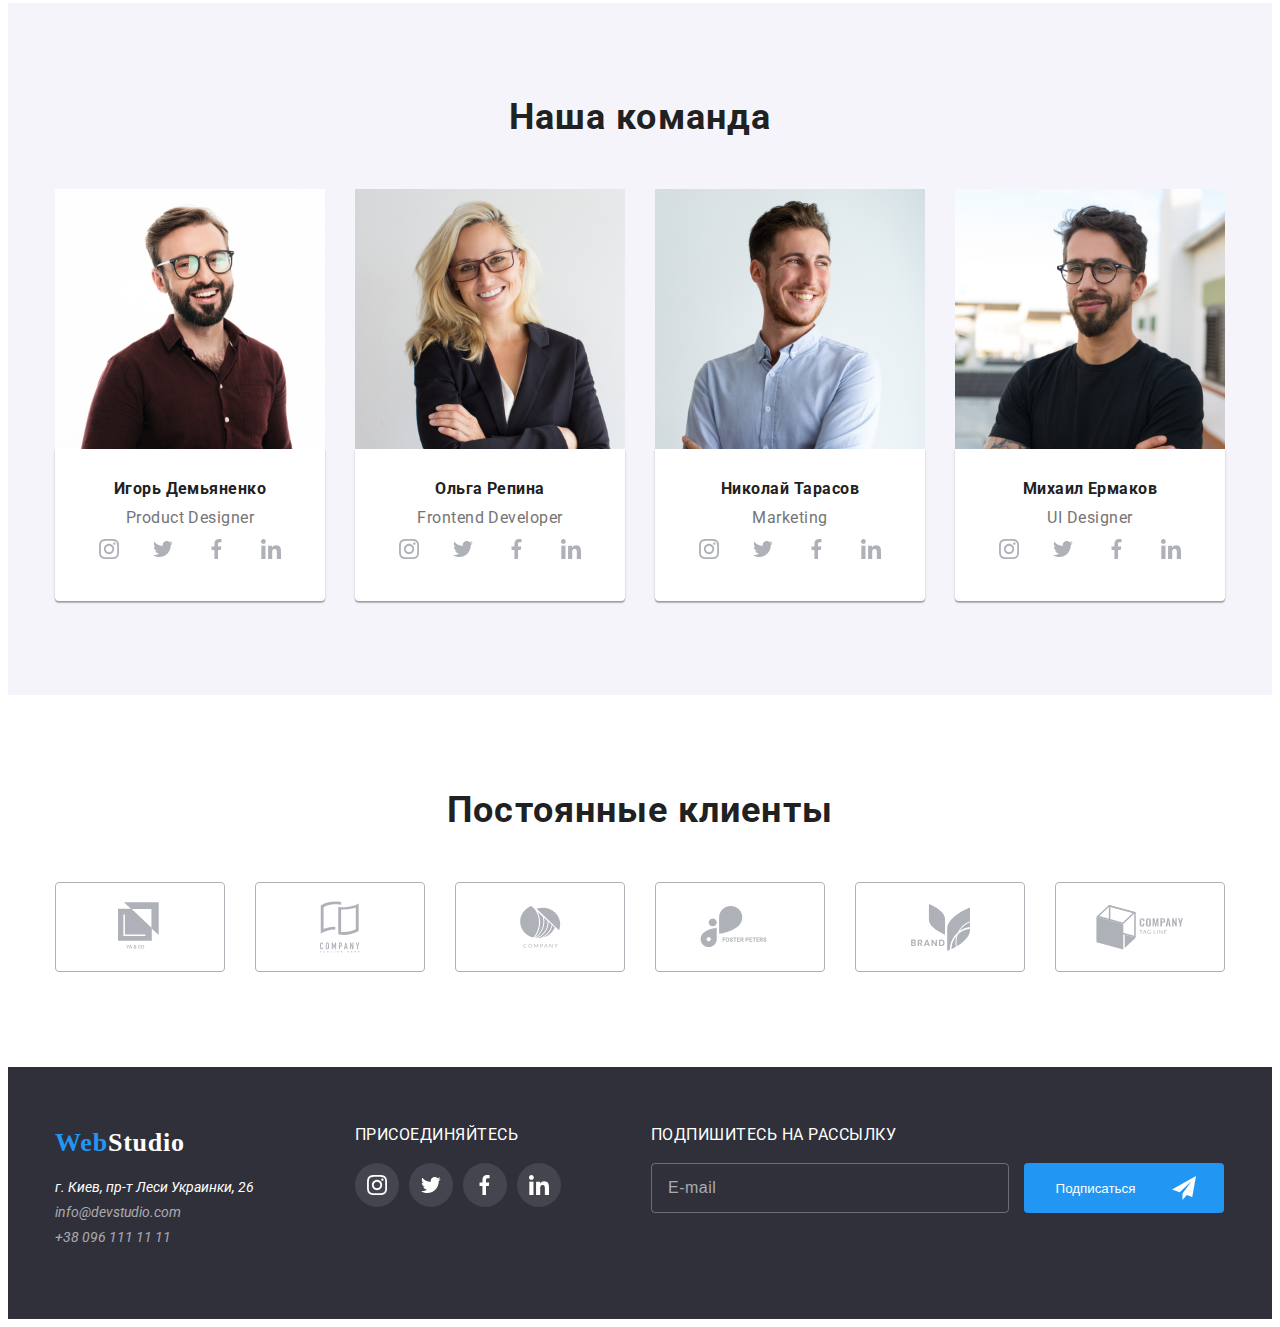
==== commit 022e0b43: "modal" ====
--- a/index.html
+++ b/index.html
@@ -337,17 +337,45 @@
     <div class="backdrop is-hidden" data-modal>
       <div class="modal">
         <button class="btn-close" data-modal-close>X</button>
-        <p class="text-modal">Оставьте свои данные, мы вам перезвоним</p>
+        <b class="text-modal">Оставьте свои данные, мы вам перезвоним</b>
         <form>
-          <label for="name" id="name" class="lable"> Имя
-            <input type="name" name="name" id="name" class="form-name">
-            <svg class="social-item-modal">
-              <use href="./photo/sprite/symbol-defs-2.svg#Vector"></use>
-            </svg>
-          </label>
+            <label for="name" class="lable"> Имя
+              <div class="name-box-position">
+                <input type="name" name="name" id="name" class="form-name" required>
+                <svg width="12" height="12" class="social-item-modal">
+                  <use href="./photo/sprite/symbol-defs-2.svg#Vector"></use>
+                </svg>
+              </div>
+            </label>
+            <label for="tel" class="lable"> Телефон
+              <div class="name-box-position">
+                <input type="tel" name="tel" id="tel" class="form-name" required pattern="[0-9]{8,12}">
+                <svg width="13" height="13" class="social-item-modal">
+                  <use href="./photo/sprite/symbol-defs-2.svg#Vector-2"></use>
+                </svg>
+              </div>
+            </label>
+            <label for="email" class="lable"> Почта
+              <div class="name-box-position">
+                <input type="mail" name="email" id="mail" class="form-name" required>
+                <svg width="15" height="12" class="social-item-modal">
+                  <use href="./photo/sprite/symbol-defs-2.svg#Vector-3"></use>
+                </svg>
+              </div>
+            </label>
+            <div class="coment-lable-box">
+              <label for="coment" class="coment-lable">Комментарий
+                  <textarea name="text" id="coment" placeholder="Введите текст"  class="coment" cols="30" rows="10"></textarea>
+              </label>
+            </div> 
+            <p class="text-chek-box">
+              <input type="checkbox" class="checkbox" required>Соглашаюсь с рассылкой и принимаю 
+              <a href="#" class="link-modal">Условия договора</a>
+            </p>
+            <button type="submit" class="btn-modal btn-text-modal" data-modal-close>Отправить</button>
         </form>
+
       </div>
-
   </div>
   <script src="./js/modal.js"></script>
   </body>
--- a/css/style.css
+++ b/css/style.css
@@ -236,7 +236,6 @@
     cursor: pointer;
     border-radius: 4px;
     transition-duration: 300ms;
-    /* padding-top: 13px; */
 }
 
 .btn-text{
@@ -616,14 +615,21 @@
 
 .btn-close{
     position: absolute;
-    margin-right: 8px;
-    margin-top: 8px;
-    right: 0px;
+    top: 8px;
+    right: 8px;
     width: 30px;
     height: 30px;
+    display: block;
     border-radius: 50%;
     border: 1px solid rgba(0, 0, 0, 0.1);
     background: var(--background-color-white);
+    color: #000000;
+    cursor: pointer;
+}
+.btn-close:focus,
+.btn-close:hover{
+    color: var(--accent-color-blue);
+    background-color: var(--background-color-white);
 }
 
 .modal{
@@ -636,22 +642,26 @@
     height: 581px;
     background-color: var(--background-color-white);
     transition: transform 0.5s;
+    padding-left: 41px;
+    padding-top: 40px;
 }
 
 .text-modal{
-    font-weight: bold;
     font-size: 20px;
     line-height: 1.15;
     text-align: center;
+    display: block;
+    width: 448px;
+    height: 23px;
     letter-spacing: 0.03em;
     color: var(--secondary-color-black);
 }
 
-.mailing .btn{
-font-size: 16px;
-line-height: 1.87;
-letter-spacing: 0.06em;
-transition-duration: 300ms;
+.mail .btn{
+    font-size: 16px;
+    line-height: 1.87;
+    letter-spacing: 0.06em;
+    transition-duration: 300ms;
 }
 
 .btn:focus,
@@ -687,18 +697,13 @@
     color: var(--background-color-white);
 }
 
-.form-position{
-    position: absolute;
-    left: 0;
-    right: 0;
-    top: 0;
-    bottom: 0;
-}
-
 .form-name{
-    position: relative;
+    padding-left: 42px;
     width: 448px;
     height: 40px;
+    margin-top: 4px;
+    border-radius: 4px;
+    border: 1px solid rgba(33, 33, 33, 0.2);
 }
 
 .mail:-webkit-autofill,
@@ -708,9 +713,21 @@
     -webkit-box-shadow: 0 0 0px 1000px var(--bg-color-sektion) inset;
 }
 
+.form-name:-webkit-autofill,
+.form-name:-webkit-autofill:hover, 
+.form-name:-webkit-autofill:focus{
+    -webkit-text-fill-color: var(--secondary-color-black);
+    -webkit-box-shadow: 0 0 0px 1000px var(--background-color-white) inset;
+}
+
 .lable{
     display: flex;
     flex-direction: column;
+    margin-top: 12px;
+}
+
+.name-box-position{
+    position: relative;
 }
 
 .social-item-btn{
@@ -737,10 +754,65 @@
 
 .social-item-modal{
     position: absolute;
-    width: 12px;
-    height: 12px;
-    left: 10px;
-    top: 50px;
-
-}
-
+    left: 14px;
+    top: 18px;
+    fill: var(--secondary-color-black);
+}
+
+.form-name:focus .social-item-modal ,
+.form-name:hover .social-item-modal{
+    fill: var(--accent-color-blue);
+    border-color: var(--accent-color-blue);
+}
+
+.coment{
+    width: 448px;
+    height: 120px;
+    padding: 12px 16px;
+    text-align: start;
+    margin-top: 4px;
+    border: 1px solid rgba(33, 33, 33, 0.2);
+    border-radius: 4px;
+    resize: none;
+}
+
+.coment-lable-box{
+    margin-top: 12px;
+}
+
+.text-chek-box{
+    margin-top: 20px;
+    font-size: 14px;
+    line-height: 1.71;
+    letter-spacing: 0.03em;
+}
+
+.btn-modal{
+    background-color: var(--accent-color-blue);
+    color: var(--background-color-white);
+    width: 200px;
+    height: 50px;
+    border: 0px;
+    cursor: pointer;
+    border-radius: 4px;
+    margin-left: 124px;
+    margin-top: 30px;
+}
+
+.btn-text-modal{
+    font-size: 16px;
+    line-height: 1.87;
+    align-items: center;
+    text-align: center;
+    letter-spacing: 0.06em;
+}
+
+.link-modal{
+    color: var(--accent-color-blue);
+}
+
+.checkbox{
+    margin-right: 8px;
+    width: 16px;
+    height: 15px;
+}
